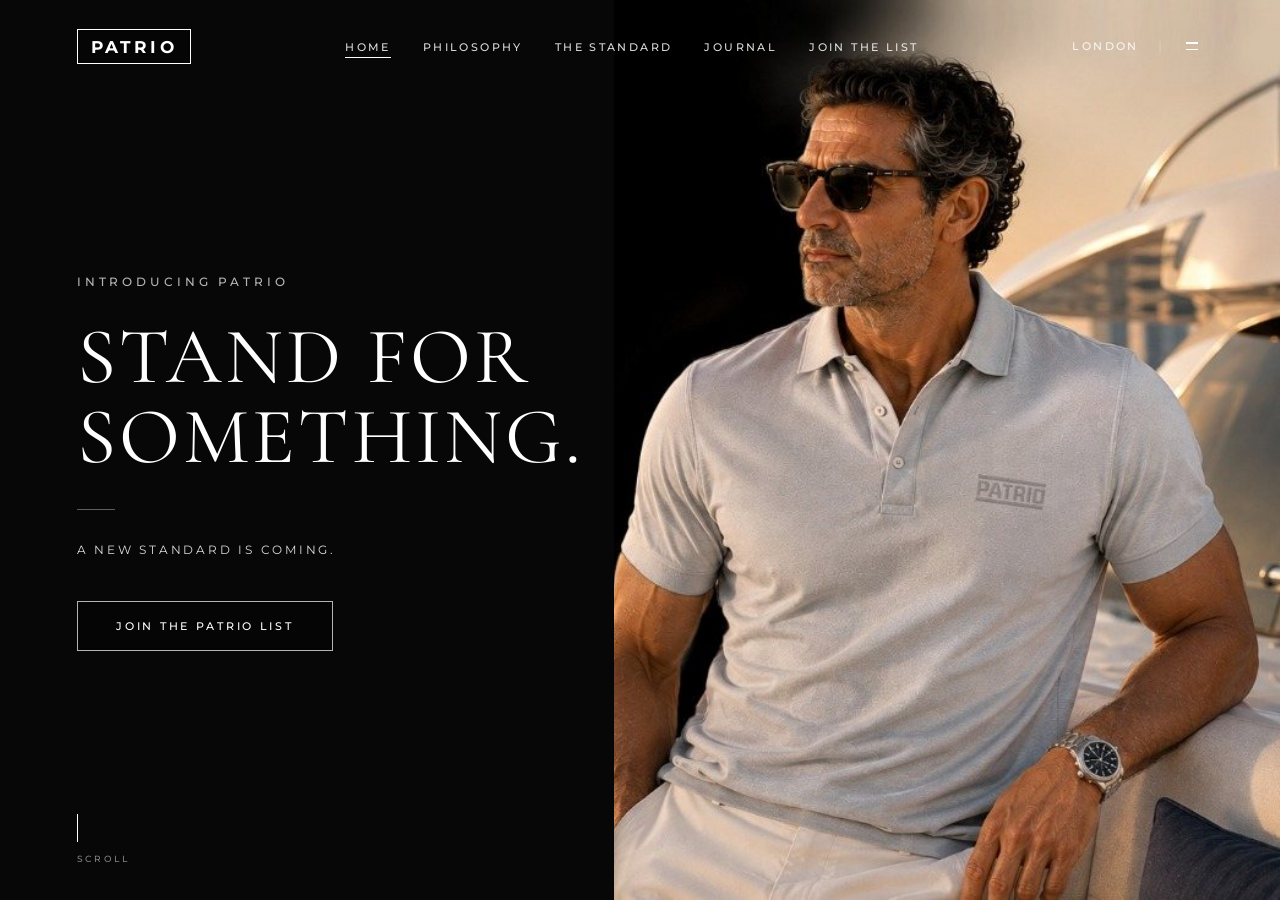
==== index.html @ 4cc7cc2c "Initial PATRIO homepage" ====
<!DOCTYPE html>
<html lang="en">
<head>
  <meta charset="UTF-8">
  <meta name="viewport" content="width=device-width, initial-scale=1.0">
  <meta name="description" content="PATRIO — A New Standard Is Coming. Premium luxury fashion & editorial collection.">
  <title>PATRIO — Stand For Something</title>

  <!-- Preconnect to Google Fonts -->
  <link rel="preconnect" href="https://fonts.googleapis.com">
  <link rel="preconnect" href="https://fonts.gstatic.com" crossorigin>

  <!-- Preload Hero Background Image -->
  <link rel="preload" as="image" href="assets/images/hero.jpg">

  <!-- External Stylesheet -->
  <link rel="stylesheet" href="assets/css/style.css">
</head>
<body>

  <!-- Full-Screen Hero Section (100vh) -->
  <header class="hero" id="home">

    <!-- Right-Side Hero Background Image -->
    <div class="hero-image-container">
      <img src="assets/images/hero.jpg" alt="PATRIO Hero" class="hero-image">
    </div>
    
    <!-- Top Header / Navigation -->
    <nav class="header fade-in-up delay-1">
      <!-- Left: Logo -->
      <a href="#home" class="logo" aria-label="PATRIO Home">
        <div class="logo-badge">PATRIO</div>
      </a>

      <!-- Center/Right Navigation -->
      <ul class="nav-center">
        <li><a href="#home" class="nav-link active">HOME</a></li>
        <li><a href="#philosophy" class="nav-link">PHILOSOPHY</a></li>
        <li><a href="#standard" class="nav-link">THE STANDARD</a></li>
        <li><a href="#journal" class="nav-link">JOURNAL</a></li>
        <li><a href="#join" class="nav-link">JOIN THE LIST</a></li>
      </ul>

      <!-- Right Side: Location & Hamburger Toggle -->
      <div class="header-right">
        <span class="location-tag">LONDON</span>
        <span class="nav-separator">|</span>
        <button class="menu-toggle" id="menuToggle" aria-label="Open menu">
          <span></span>
          <span></span>
        </button>
      </div>
    </nav>

    <!-- Mobile Navigation Drawer -->
    <div class="mobile-nav-overlay" id="mobileNavOverlay" aria-hidden="true">
      <ul class="mobile-nav-links">
        <li><a href="#home">HOME</a></li>
        <li><a href="#philosophy">PHILOSOPHY</a></li>
        <li><a href="#standard">THE STANDARD</a></li>
        <li><a href="#journal">JOURNAL</a></li>
        <li><a href="#join">JOIN THE LIST</a></li>
      </ul>
    </div>

    <!-- Hero Content (Left Side Placement) -->
    <div class="hero-content">
      <span class="eyebrow fade-in-up delay-2">INTRODUCING PATRIO</span>
      
      <h1 class="main-heading fade-in-up delay-3">STAND FOR<br>SOMETHING.</h1>
      
      <div class="divider-line fade-in-up delay-4"></div>
      
      <p class="tagline fade-in-up delay-4">A NEW STANDARD IS COMING.</p>
      
      <a href="#join" class="cta-button fade-in-up delay-5">JOIN THE PATRIO LIST</a>
    </div>

    <!-- Scroll Indicator (Bottom Left) -->
    <div class="scroll-indicator fade-in-up delay-5">
      <div class="scroll-line"></div>
      <span class="scroll-text">SCROLL</span>
    </div>

  </header>

  <!-- Vanilla JavaScript -->
  <script src="assets/js/main.js"></script>
</body>
</html>
---- assets/css/style.css ----
/* ==========================================================================
   PATRIO HOMEPAGE — LUXURY STANDALONE CSS
   Dark Cinematic Editorial Aesthetic
   ========================================================================== */

/* Font Import: Cormorant Garamond (High-contrast Serif) & Montserrat (Clean Sans-serif) */
@import url('https://fonts.googleapis.com/css2?family=Cormorant+Garamond:ital,wght@0,300;0,400;0,500;0,600;1,400&family=Montserrat:wght@300;400;500;600&display=swap');

/* CSS Variables */
:root {
  --font-serif: 'Cormorant Garamond', 'Didot', 'Bodoni MT', 'Cinzel', serif;
  --font-sans: 'Montserrat', -apple-system, BlinkMacSystemFont, 'Segoe UI', Roboto, sans-serif;
  
  --color-bg: #070707;
  --color-text-primary: #ffffff;
  --color-text-muted: rgba(255, 255, 255, 0.65);
  --color-text-subtle: rgba(255, 255, 255, 0.4);
  --color-border: rgba(255, 255, 255, 0.7);
  --color-border-hover: #ffffff;
  
  --transition-smooth: all 0.4s cubic-bezier(0.16, 1, 0.3, 1);
  --transition-fast: all 0.25s ease;
}

/* Reset & Base Styles */
*, *::before, *::after {
  box-sizing: border-box;
  margin: 0;
  padding: 0;
}

html {
  font-size: 16px;
  scroll-behavior: smooth;
  -webkit-font-smoothing: antialiased;
  -moz-osx-font-smoothing: grayscale;
}

body {
  background-color: var(--color-bg);
  color: var(--color-text-primary);
  font-family: var(--font-sans);
  line-height: 1.5;
  overflow-x: hidden;
  width: 100vw;
  height: 100vh;
}

/* ==========================================================================
   HERO CONTAINER SECTION (100vh Full Screen)
   ========================================================================== */
/* ==========================================================================
   HERO CONTAINER SECTION (100vh Full Screen)
   ========================================================================== */
.hero {
  position: relative;
  width: 100%;
  height: 100vh;
  min-height: 500px;
  display: flex;
  flex-direction: column;
  justify-content: space-between;
  background-color: #070707;
  overflow: hidden;
}

/* Right-Side Hero Image Container (50/50 Visual Split) */
.hero-image-container {
  position: absolute;
  top: 0;
  right: 0;
  width: 52%;
  height: 100%;
  z-index: 1;
  overflow: hidden;
}

.hero-image {
  width: 100%;
  height: 100%;
  object-fit: cover;
  object-position: 85% top;
  display: block;
}

/* Seamless Left Blend Layer for Typography Clarity */
.hero::before {
  content: '';
  position: absolute;
  top: 0;
  left: 0;
  width: 55%;
  height: 100%;
  background: linear-gradient(
    90deg, 
    #070707 0%, 
    #070707 65%, 
    rgba(7, 7, 7, 0) 100%
  );
  pointer-events: none;
  z-index: 1;
}

/* ==========================================================================
   HEADER / NAVIGATION
   ========================================================================== */
.header {
  position: absolute;
  top: 0;
  left: 0;
  width: 100%;
  display: flex;
  align-items: center;
  justify-content: space-between;
  padding: 1.8rem 6% 1.2rem 6%;
  z-index: 10;
}

/* Logo Badge */
.logo {
  display: inline-block;
  text-decoration: none;
}

.logo-badge {
  display: inline-block;
  border: 1.5px solid var(--color-text-primary);
  padding: 0.3rem 0.85rem 0.2rem 0.85rem;
  font-family: var(--font-sans);
  font-size: 1.05rem;
  font-weight: 700;
  letter-spacing: 0.18em;
  color: var(--color-text-primary);
  text-transform: uppercase;
  background: rgba(0, 0, 0, 0.2);
  backdrop-filter: blur(2px);
  transition: var(--transition-fast);
}

.logo-badge:hover {
  background: rgba(255, 255, 255, 0.1);
}

/* Main Navigation Links */
.nav-center {
  display: flex;
  align-items: center;
  gap: 2rem;
  list-style: none;
}

.nav-link {
  position: relative;
  text-decoration: none;
  font-family: var(--font-sans);
  font-size: 0.68rem;
  font-weight: 500;
  letter-spacing: 0.22em;
  color: rgba(255, 255, 255, 0.85);
  text-transform: uppercase;
  padding-bottom: 4px;
  transition: var(--transition-fast);
}

.nav-link:hover {
  color: #ffffff;
}

/* Active indicator under HOME */
.nav-link.active::after {
  content: '';
  position: absolute;
  bottom: 0;
  left: 0;
  width: 100%;
  height: 1.5px;
  background-color: var(--color-text-primary);
}

/* Right Navigation Group (London + Hamburger) */
.header-right {
  display: flex;
  align-items: center;
  gap: 1.2rem;
}

.location-tag {
  font-family: var(--font-sans);
  font-size: 0.68rem;
  font-weight: 500;
  letter-spacing: 0.22em;
  color: rgba(255, 255, 255, 0.85);
  text-transform: uppercase;
}

.nav-separator {
  color: rgba(255, 255, 255, 0.35);
  font-weight: 300;
  font-size: 0.85rem;
}

/* Minimal Hamburger Icon */
.menu-toggle {
  background: none;
  border: none;
  cursor: pointer;
  padding: 0.3rem;
  display: flex;
  flex-direction: column;
  gap: 5px;
  width: 22px;
  z-index: 20;
}

.menu-toggle span {
  display: block;
  width: 100%;
  height: 1.5px;
  background-color: var(--color-text-primary);
  transition: var(--transition-smooth);
}

.menu-toggle:hover span {
  opacity: 0.7;
}

/* Active state for mobile menu toggle */
.menu-toggle.is-active span:nth-child(1) {
  transform: translateY(3.25px) rotate(45deg);
}
.menu-toggle.is-active span:nth-child(2) {
  transform: translateY(-3.25px) rotate(-45deg);
}

/* ==========================================================================
   MOBILE NAVIGATION DRAWER
   ========================================================================== */
.mobile-nav-overlay {
  position: fixed;
  top: 0;
  left: 0;
  width: 100%;
  height: 100vh;
  background: rgba(7, 7, 7, 0.96);
  backdrop-filter: blur(15px);
  z-index: 15;
  display: flex;
  flex-direction: column;
  justify-content: center;
  align-items: center;
  opacity: 0;
  visibility: hidden;
  transition: var(--transition-smooth);
}

.mobile-nav-overlay.is-open {
  opacity: 1;
  visibility: visible;
}

.mobile-nav-links {
  list-style: none;
  text-align: center;
  display: flex;
  flex-direction: column;
  gap: 2rem;
}

.mobile-nav-links a {
  text-decoration: none;
  font-family: var(--font-serif);
  font-size: 2rem;
  font-weight: 400;
  letter-spacing: 0.15em;
  color: var(--color-text-primary);
  text-transform: uppercase;
  transition: var(--transition-fast);
}

.mobile-nav-links a:hover {
  color: var(--color-text-muted);
}

/* ==========================================================================
   HERO CONTENT AREA (Left Side Placement)
   ========================================================================== */
.hero-content {
  position: relative;
  z-index: 2;
  margin-left: 6%;
  margin-top: auto;
  margin-bottom: auto;
  padding-top: 1.5rem;
  max-width: clamp(520px, 44vw, 840px);
}

.eyebrow {
  font-family: var(--font-sans);
  font-size: clamp(0.72rem, 0.95vw, 1.05rem);
  font-weight: 500;
  letter-spacing: 0.32em;
  color: rgba(255, 255, 255, 0.7);
  text-transform: uppercase;
  margin-bottom: 1.6rem;
  display: block;
}

.main-heading {
  font-family: var(--font-serif);
  font-size: clamp(4.2rem, 6.2vw, 7.6rem);
  font-weight: 400;
  line-height: 1.01;
  letter-spacing: 0.04em;
  color: var(--color-text-primary);
  text-transform: uppercase;
  margin-bottom: 2rem;
}

.divider-line {
  width: 38px;
  height: 1px;
  background-color: rgba(255, 255, 255, 0.35);
  margin-bottom: 2rem;
}

.tagline {
  font-family: var(--font-sans);
  font-size: clamp(0.72rem, 0.88vw, 0.92rem);
  font-weight: 400;
  letter-spacing: 0.24em;
  color: rgba(255, 255, 255, 0.85);
  text-transform: uppercase;
  margin-bottom: 2.6rem;
}

/* CTA Button */
.cta-button {
  display: inline-block;
  text-decoration: none;
  font-family: var(--font-sans);
  font-size: clamp(0.68rem, 0.8vw, 0.8rem);
  font-weight: 500;
  letter-spacing: 0.25em;
  color: var(--color-text-primary);
  text-transform: uppercase;
  padding: 1rem 2.4rem;
  border: 1px solid var(--color-border);
  background: rgba(0, 0, 0, 0.25);
  backdrop-filter: blur(4px);
  transition: var(--transition-smooth);
}

.cta-button:hover {
  background: rgba(255, 255, 255, 0.95);
  color: #070707;
  border-color: #ffffff;
  transform: translateY(-2px);
}

/* ==========================================================================
   SCROLL INDICATOR (Bottom-Left)
   ========================================================================== */
.scroll-indicator {
  position: absolute;
  bottom: 2.2rem;
  left: 6%;
  z-index: 2;
  display: flex;
  flex-direction: column;
  align-items: flex-start;
  gap: 0.6rem;
}

.scroll-line {
  width: 1px;
  height: 28px;
  background-color: rgba(255, 255, 255, 0.4);
  position: relative;
  overflow: hidden;
}

.scroll-line::after {
  content: '';
  position: absolute;
  top: 0;
  left: 0;
  width: 100%;
  height: 100%;
  background-color: #ffffff;
  animation: scrollPulse 2.2s cubic-bezier(0.65, 0, 0.35, 1) infinite;
}

@keyframes scrollPulse {
  0% { transform: translateY(-100%); }
  50%, 100% { transform: translateY(100%); }
}

.scroll-text {
  font-family: var(--font-sans);
  font-size: 0.55rem;
  font-weight: 500;
  letter-spacing: 0.3em;
  color: rgba(255, 255, 255, 0.5);
  text-transform: uppercase;
}

/* ==========================================================================
   ENTRANCE ANIMATIONS & ACCESSIBILITY
   ========================================================================== */
.fade-in-up {
  opacity: 0;
  transform: translateY(18px);
  animation: fadeInUp 1.1s cubic-bezier(0.16, 1, 0.3, 1) forwards;
}

.delay-1 { animation-delay: 0.15s; }
.delay-2 { animation-delay: 0.3s; }
.delay-3 { animation-delay: 0.45s; }
.delay-4 { animation-delay: 0.6s; }
.delay-5 { animation-delay: 0.75s; }

@keyframes fadeInUp {
  to {
    opacity: 1;
    transform: translateY(0);
  }
}

/* Respect user preference for reduced motion */
@media (prefers-reduced-motion: reduce) {
  .fade-in-up {
    animation: none;
    opacity: 1;
    transform: none;
  }
  .scroll-line::after {
    animation: none;
  }
}

/* ==========================================================================
   RESPONSIVE MEDIA QUERIES
   ========================================================================== */

/* Large Desktop (1440px+) */
@media (min-width: 1440px) {
  .hero-content {
    margin-left: 6%;
    max-width: clamp(520px, 42vw, 700px);
  }
  .scroll-indicator {
    left: 6%;
  }
}

/* Medium Desktop / Laptops */
@media (max-width: 1200px) {
  .nav-center {
    gap: 1.5rem;
  }
  .hero-content {
    margin-left: 6%;
    max-width: clamp(440px, 44vw, 560px);
  }
}

/* Small Laptops / Tablets */
@media (max-width: 768px) {
  .header {
    padding: 1.4rem 5%;
  }
  .nav-center {
    display: none; /* Hide main links on mobile/small tablet */
  }
  .location-tag {
    display: inline-block;
  }
  .hero-image-container {
    width: 60%;
  }
  .hero-content {
    margin-left: 6%;
    max-width: 420px;
  }
  .main-heading {
    font-size: clamp(2.6rem, 5.5vw, 3.4rem);
  }
  .scroll-indicator {
    left: 6%;
    bottom: 2rem;
  }
}

/* Mobile Devices */
@media (max-width: 640px) {
  .hero-image-container {
    width: 100%;
  }

  .hero-image {
    object-position: 80% center;
  }

  .hero::before {
    width: 100%;
    background: linear-gradient(
      180deg, 
      rgba(7, 7, 7, 0.65) 0%, 
      rgba(7, 7, 7, 0.4) 40%, 
      rgba(7, 7, 7, 0.85) 100%
    );
  }

  .header {
    padding: 1.2rem 6%;
  }

  .logo-badge {
    font-size: 0.95rem;
    padding: 0.28rem 0.7rem 0.2rem 0.7rem;
  }

  .location-tag {
    font-size: 0.6rem;
  }

  .hero-content {
    margin-left: 6%;
    margin-right: 6%;
    max-width: 100%;
    padding-bottom: 4rem;
  }

  .eyebrow {
    font-size: 0.6rem;
    letter-spacing: 0.22em;
    margin-bottom: 0.8rem;
  }

  .main-heading {
    font-size: 2.2rem;
    line-height: 1.1;
    margin-bottom: 1rem;
  }

  .divider-line {
    margin-bottom: 1rem;
  }

  .tagline {
    font-size: 0.62rem;
    letter-spacing: 0.18em;
    margin-bottom: 1.8rem;
  }

  .cta-button {
    width: 100%;
    text-align: center;
    padding: 0.9rem 1.5rem;
  }

  .scroll-indicator {
    left: 6%;
    bottom: 1.8rem;
  }
}
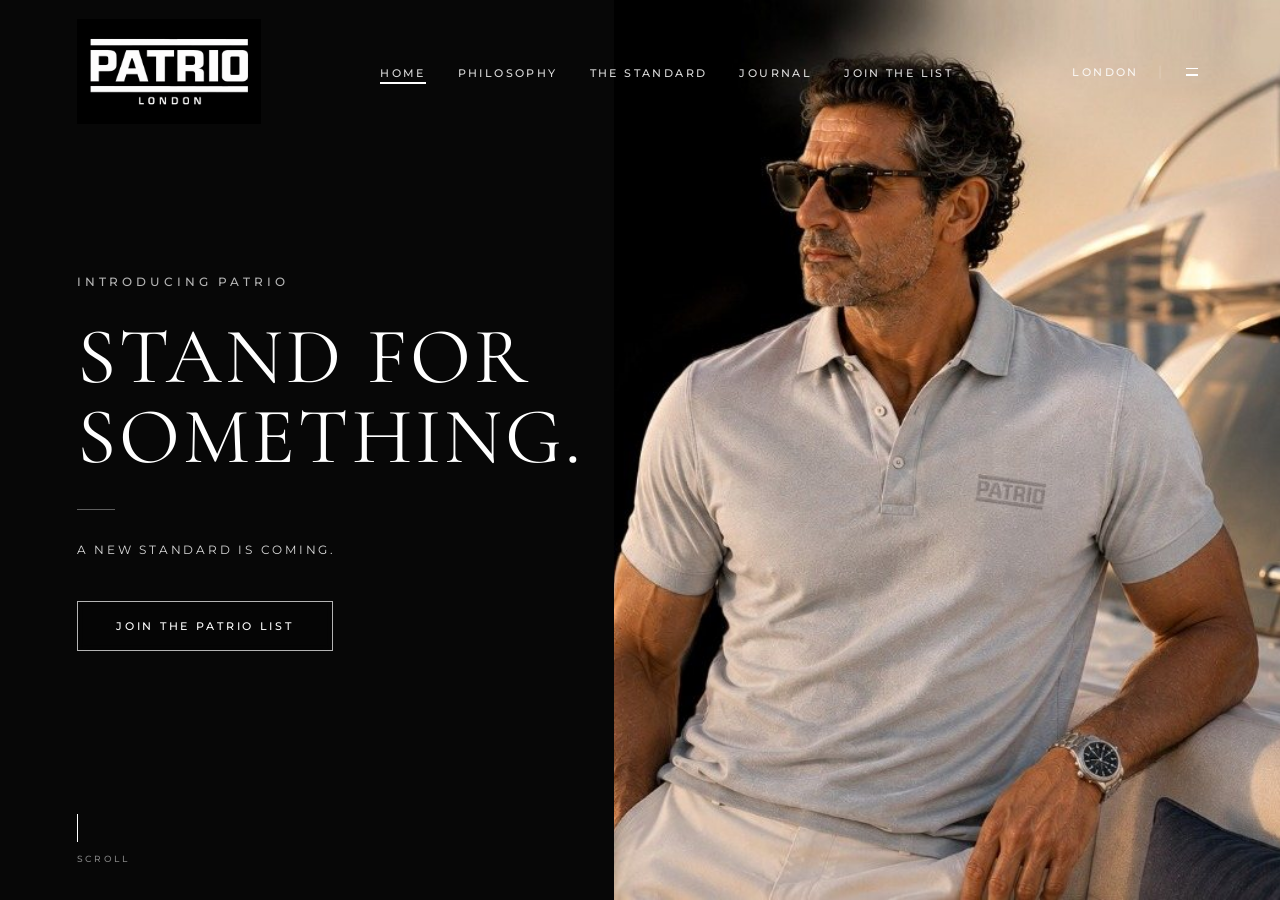
==== commit f5838655: "Update Patrio logo and styling" ====
--- a/index.html
+++ b/index.html
@@ -30,7 +30,7 @@
     <nav class="header fade-in-up delay-1">
       <!-- Left: Logo -->
       <a href="#home" class="logo" aria-label="PATRIO Home">
-        <div class="logo-badge">PATRIO</div>
+        <img src="assets/images/patrio-logo.png" alt="PATRIO" class="logo-image">
       </a>
 
       <!-- Center/Right Navigation -->
--- a/assets/css/style.css
+++ b/assets/css/style.css
@@ -112,33 +112,28 @@
   display: flex;
   align-items: center;
   justify-content: space-between;
-  padding: 1.8rem 6% 1.2rem 6%;
+  padding: 1.2rem 6% 1.2rem 6%;
   z-index: 10;
 }
 
-/* Logo Badge */
+/* Logo */
 .logo {
-  display: inline-block;
+  display: inline-flex;
+  align-items: center;
   text-decoration: none;
-}
-
-.logo-badge {
-  display: inline-block;
-  border: 1.5px solid var(--color-text-primary);
-  padding: 0.3rem 0.85rem 0.2rem 0.85rem;
-  font-family: var(--font-sans);
-  font-size: 1.05rem;
-  font-weight: 700;
-  letter-spacing: 0.18em;
-  color: var(--color-text-primary);
-  text-transform: uppercase;
-  background: rgba(0, 0, 0, 0.2);
-  backdrop-filter: blur(2px);
   transition: var(--transition-fast);
 }
 
-.logo-badge:hover {
-  background: rgba(255, 255, 255, 0.1);
+.logo-image {
+  height: 105px;
+  width: auto;
+  display: block;
+  object-fit: contain;
+  transition: var(--transition-fast);
+}
+
+.logo:hover .logo-image {
+  opacity: 0.85;
 }
 
 /* Main Navigation Links */
@@ -467,7 +462,10 @@
 /* Small Laptops / Tablets */
 @media (max-width: 768px) {
   .header {
-    padding: 1.4rem 5%;
+    padding: 1.2rem 5%;
+  }
+  .logo-image {
+    height: 87px;
   }
   .nav-center {
     display: none; /* Hide main links on mobile/small tablet */
@@ -512,12 +510,11 @@
   }
 
   .header {
-    padding: 1.2rem 6%;
-  }
-
-  .logo-badge {
-    font-size: 0.95rem;
-    padding: 0.28rem 0.7rem 0.2rem 0.7rem;
+    padding: 1rem 6%;
+  }
+
+  .logo-image {
+    height: 72px;
   }
 
   .location-tag {
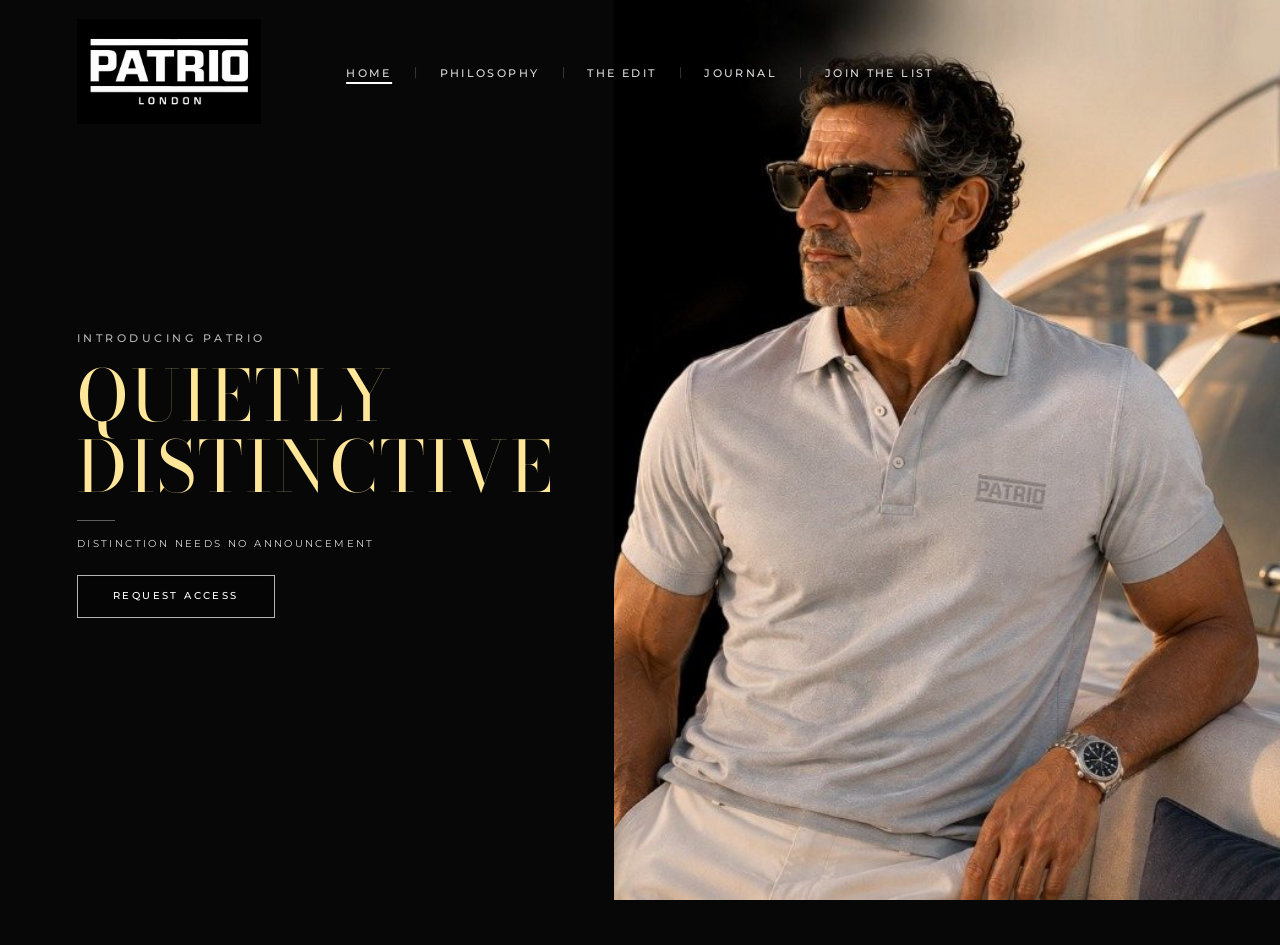
==== commit 66dae71a: "Improved home page and added philosophy page" ====
--- a/index.html
+++ b/index.html
@@ -6,9 +6,10 @@
   <meta name="description" content="PATRIO — A New Standard Is Coming. Premium luxury fashion & editorial collection.">
   <title>PATRIO — Stand For Something</title>
 
-  <!-- Preconnect to Google Fonts -->
+  <!-- Google Fonts: Bodoni Moda & Montserrat -->
   <link rel="preconnect" href="https://fonts.googleapis.com">
   <link rel="preconnect" href="https://fonts.gstatic.com" crossorigin>
+  <link href="https://fonts.googleapis.com/css2?family=Bodoni+Moda:ital,opsz,wght@0,6..96,400..900;1,6..96,400..900&family=Montserrat:wght@300;400;500;600&display=swap" rel="stylesheet">
 
   <!-- Preload Hero Background Image -->
   <link rel="preload" as="image" href="assets/images/hero.jpg">
@@ -36,54 +37,70 @@
       <!-- Center/Right Navigation -->
       <ul class="nav-center">
         <li><a href="#home" class="nav-link active">HOME</a></li>
-        <li><a href="#philosophy" class="nav-link">PHILOSOPHY</a></li>
-        <li><a href="#standard" class="nav-link">THE STANDARD</a></li>
+        <li class="nav-separator">|</li>
+        <li><a href="philosophy.html" class="nav-link">PHILOSOPHY</a></li>
+        <li class="nav-separator">|</li>
+        <li><a href="#edit" class="nav-link">THE EDIT</a></li>
+        <li class="nav-separator">|</li>
         <li><a href="#journal" class="nav-link">JOURNAL</a></li>
+        <li class="nav-separator">|</li>
         <li><a href="#join" class="nav-link">JOIN THE LIST</a></li>
       </ul>
-
-      <!-- Right Side: Location & Hamburger Toggle -->
-      <div class="header-right">
-        <span class="location-tag">LONDON</span>
-        <span class="nav-separator">|</span>
-        <button class="menu-toggle" id="menuToggle" aria-label="Open menu">
-          <span></span>
-          <span></span>
-        </button>
-      </div>
     </nav>
-
-    <!-- Mobile Navigation Drawer -->
-    <div class="mobile-nav-overlay" id="mobileNavOverlay" aria-hidden="true">
-      <ul class="mobile-nav-links">
-        <li><a href="#home">HOME</a></li>
-        <li><a href="#philosophy">PHILOSOPHY</a></li>
-        <li><a href="#standard">THE STANDARD</a></li>
-        <li><a href="#journal">JOURNAL</a></li>
-        <li><a href="#join">JOIN THE LIST</a></li>
-      </ul>
-    </div>
 
     <!-- Hero Content (Left Side Placement) -->
     <div class="hero-content">
       <span class="eyebrow fade-in-up delay-2">INTRODUCING PATRIO</span>
       
-      <h1 class="main-heading fade-in-up delay-3">STAND FOR<br>SOMETHING.</h1>
+      <h1 class="main-heading fade-in-up delay-3">QUIETLY<br>DISTINCTIVE</h1>
       
       <div class="divider-line fade-in-up delay-4"></div>
       
-      <p class="tagline fade-in-up delay-4">A NEW STANDARD IS COMING.</p>
+      <p class="tagline fade-in-up delay-4">DISTINCTION NEEDS NO ANNOUNCEMENT</p>
       
-      <a href="#join" class="cta-button fade-in-up delay-5">JOIN THE PATRIO LIST</a>
-    </div>
-
-    <!-- Scroll Indicator (Bottom Left) -->
-    <div class="scroll-indicator fade-in-up delay-5">
-      <div class="scroll-line"></div>
-      <span class="scroll-text">SCROLL</span>
+      <a href="#join" class="cta-button fade-in-up delay-5">REQUEST ACCESS</a>
     </div>
 
   </header>
+
+  <!-- Global Footer — Single consistent bar across all pages -->
+  <footer class="footer">
+    <div class="footer-container">
+      <!-- Left: Copyright -->
+      <p class="footer-copy">&copy; 2026 Patrio &mdash; All Rights Reserved</p>
+
+      <!-- Right: Social Icons -->
+      <div class="footer-socials">
+        <!-- Instagram -->
+        <a href="#" class="footer-social-link" aria-label="Instagram">
+          <svg xmlns="http://www.w3.org/2000/svg" viewBox="0 0 24 24" fill="none" stroke="currentColor" stroke-width="1.5" stroke-linecap="round" stroke-linejoin="round" class="footer-icon">
+            <rect x="2" y="2" width="20" height="20" rx="5" ry="5"/>
+            <circle cx="12" cy="12" r="4"/>
+            <circle cx="17.5" cy="6.5" r="0.8" fill="currentColor" stroke="none"/>
+          </svg>
+        </a>
+        <!-- X (Twitter) -->
+        <a href="#" class="footer-social-link" aria-label="X">
+          <svg xmlns="http://www.w3.org/2000/svg" viewBox="0 0 24 24" fill="currentColor" class="footer-icon">
+            <path d="M18.244 2.25h3.308l-7.227 8.26 8.502 11.24H16.17l-4.714-6.231-5.401 6.231H2.745l7.73-8.835L2.25 2.25h6.865l4.259 5.635L18.244 2.25zm-1.161 17.52h1.833L7.084 4.126H5.117L17.083 19.77z"/>
+          </svg>
+        </a>
+        <!-- YouTube -->
+        <a href="#" class="footer-social-link" aria-label="YouTube">
+          <svg xmlns="http://www.w3.org/2000/svg" viewBox="0 0 24 24" fill="none" stroke="currentColor" stroke-width="1.5" stroke-linecap="round" stroke-linejoin="round" class="footer-icon">
+            <path d="M22.54 6.42a2.78 2.78 0 0 0-1.95-1.96C18.88 4 12 4 12 4s-6.88 0-8.59.46A2.78 2.78 0 0 0 1.46 6.42 29 29 0 0 0 1 12a29 29 0 0 0 .46 5.58 2.78 2.78 0 0 0 1.95 1.96C5.12 20 12 20 12 20s6.88 0 8.59-.46a2.78 2.78 0 0 0 1.96-1.96A29 29 0 0 0 23 12a29 29 0 0 0-.46-5.58z"/>
+            <polygon points="9.75 15.02 15.5 12 9.75 8.98 9.75 15.02" fill="currentColor" stroke="none"/>
+          </svg>
+        </a>
+        <!-- WhatsApp -->
+        <a href="#" class="footer-social-link" aria-label="WhatsApp">
+          <svg xmlns="http://www.w3.org/2000/svg" viewBox="0 0 24 24" fill="none" stroke="currentColor" stroke-width="1.5" stroke-linecap="round" stroke-linejoin="round" class="footer-icon">
+            <path d="M21 11.5a8.38 8.38 0 0 1-.9 3.8 8.5 8.5 0 0 1-7.6 4.7 8.38 8.38 0 0 1-3.8-.9L3 21l1.9-5.7a8.38 8.38 0 0 1-.9-3.8 8.5 8.5 0 0 1 4.7-7.6 8.38 8.38 0 0 1 3.8-.9h.5a8.48 8.48 0 0 1 8 8v.5z"/>
+          </svg>
+        </a>
+      </div>
+    </div>
+  </footer>
 
   <!-- Vanilla JavaScript -->
   <script src="assets/js/main.js"></script>
--- a/assets/css/style.css
+++ b/assets/css/style.css
@@ -3,12 +3,12 @@
    Dark Cinematic Editorial Aesthetic
    ========================================================================== */
 
-/* Font Import: Cormorant Garamond (High-contrast Serif) & Montserrat (Clean Sans-serif) */
-@import url('https://fonts.googleapis.com/css2?family=Cormorant+Garamond:ital,wght@0,300;0,400;0,500;0,600;1,400&family=Montserrat:wght@300;400;500;600&display=swap');
+/* Font Import: Bodoni Moda (Luxury Didone Serif) & Montserrat (Clean Sans-serif) */
+@import url('https://fonts.googleapis.com/css2?family=Bodoni+Moda:ital,opsz,wght@0,6..96,400..900;1,6..96,400..900&family=Montserrat:wght@300;400;500;600&display=swap');
 
 /* CSS Variables */
 :root {
-  --font-serif: 'Cormorant Garamond', 'Didot', 'Bodoni MT', 'Cinzel', serif;
+  --font-serif: 'Bodoni Moda', 'Didot', 'Bodoni MT', 'Cinzel', serif;
   --font-sans: 'Montserrat', -apple-system, BlinkMacSystemFont, 'Segoe UI', Roboto, sans-serif;
   
   --color-bg: #070707;
@@ -17,6 +17,8 @@
   --color-text-subtle: rgba(255, 255, 255, 0.4);
   --color-border: rgba(255, 255, 255, 0.7);
   --color-border-hover: #ffffff;
+  --color-gold: #FFE699;
+  --color-gold-subtle: #FFE699;
   
   --transition-smooth: all 0.4s cubic-bezier(0.16, 1, 0.3, 1);
   --transition-fast: all 0.25s ease;
@@ -31,9 +33,10 @@
 
 html {
   font-size: 16px;
-  scroll-behavior: smooth;
   -webkit-font-smoothing: antialiased;
   -moz-osx-font-smoothing: grayscale;
+  overflow: hidden;
+  height: 100%;
 }
 
 body {
@@ -41,25 +44,22 @@
   color: var(--color-text-primary);
   font-family: var(--font-sans);
   line-height: 1.5;
-  overflow-x: hidden;
-  width: 100vw;
-  height: 100vh;
-}
-
-/* ==========================================================================
-   HERO CONTAINER SECTION (100vh Full Screen)
-   ========================================================================== */
-/* ==========================================================================
-   HERO CONTAINER SECTION (100vh Full Screen)
+  overflow: hidden;
+  width: 100%;
+  height: 100%;
+  margin: 0;
+  padding: 0;
+}
+
+/* ==========================================================================
+   HERO CONTAINER — SINGLE SCREEN (100vh, no scroll)
    ========================================================================== */
 .hero {
   position: relative;
   width: 100%;
-  height: 100vh;
-  min-height: 500px;
+  height: 100%;          /* fills body which is 100% of html which is 100% of viewport */
   display: flex;
   flex-direction: column;
-  justify-content: space-between;
   background-color: #070707;
   overflow: hidden;
 }
@@ -138,9 +138,12 @@
 
 /* Main Navigation Links */
 .nav-center {
+  position: absolute;
+  left: 50%;
+  transform: translateX(-50%);
   display: flex;
   align-items: center;
-  gap: 2rem;
+  gap: 1.4rem;
   list-style: none;
 }
 
@@ -172,160 +175,68 @@
   background-color: var(--color-text-primary);
 }
 
-/* Right Navigation Group (London + Hamburger) */
-.header-right {
-  display: flex;
-  align-items: center;
-  gap: 1.2rem;
-}
-
-.location-tag {
-  font-family: var(--font-sans);
-  font-size: 0.68rem;
-  font-weight: 500;
-  letter-spacing: 0.22em;
-  color: rgba(255, 255, 255, 0.85);
-  text-transform: uppercase;
-}
-
 .nav-separator {
   color: rgba(255, 255, 255, 0.35);
   font-weight: 300;
-  font-size: 0.85rem;
-}
-
-/* Minimal Hamburger Icon */
-.menu-toggle {
-  background: none;
-  border: none;
-  cursor: pointer;
-  padding: 0.3rem;
-  display: flex;
-  flex-direction: column;
-  gap: 5px;
-  width: 22px;
-  z-index: 20;
-}
-
-.menu-toggle span {
-  display: block;
-  width: 100%;
-  height: 1.5px;
-  background-color: var(--color-text-primary);
-  transition: var(--transition-smooth);
-}
-
-.menu-toggle:hover span {
-  opacity: 0.7;
-}
-
-/* Active state for mobile menu toggle */
-.menu-toggle.is-active span:nth-child(1) {
-  transform: translateY(3.25px) rotate(45deg);
-}
-.menu-toggle.is-active span:nth-child(2) {
-  transform: translateY(-3.25px) rotate(-45deg);
-}
-
-/* ==========================================================================
-   MOBILE NAVIGATION DRAWER
-   ========================================================================== */
-.mobile-nav-overlay {
-  position: fixed;
-  top: 0;
-  left: 0;
-  width: 100%;
-  height: 100vh;
-  background: rgba(7, 7, 7, 0.96);
-  backdrop-filter: blur(15px);
-  z-index: 15;
+  font-size: 0.75rem;
+  user-select: none;
+}
+
+
+/* ==========================================================================
+   HERO CONTENT AREA (Left Side Placement)
+   ========================================================================== */
+.hero-content {
+  position: relative;
+  z-index: 2;
+  flex: 1;                  /* grows to fill space between nav and footer */
   display: flex;
   flex-direction: column;
   justify-content: center;
-  align-items: center;
-  opacity: 0;
-  visibility: hidden;
-  transition: var(--transition-smooth);
-}
-
-.mobile-nav-overlay.is-open {
-  opacity: 1;
-  visibility: visible;
-}
-
-.mobile-nav-links {
-  list-style: none;
-  text-align: center;
-  display: flex;
-  flex-direction: column;
-  gap: 2rem;
-}
-
-.mobile-nav-links a {
-  text-decoration: none;
-  font-family: var(--font-serif);
-  font-size: 2rem;
-  font-weight: 400;
-  letter-spacing: 0.15em;
-  color: var(--color-text-primary);
-  text-transform: uppercase;
-  transition: var(--transition-fast);
-}
-
-.mobile-nav-links a:hover {
-  color: var(--color-text-muted);
-}
-
-/* ==========================================================================
-   HERO CONTENT AREA (Left Side Placement)
-   ========================================================================== */
-.hero-content {
-  position: relative;
-  z-index: 2;
   margin-left: 6%;
-  margin-top: auto;
-  margin-bottom: auto;
-  padding-top: 1.5rem;
-  max-width: clamp(520px, 44vw, 840px);
+  padding-top: 4rem;        /* clear of the absolute nav bar */
+  padding-bottom: 1rem;
+  max-width: clamp(400px, 44vw, 700px);
 }
 
 .eyebrow {
   font-family: var(--font-sans);
-  font-size: clamp(0.72rem, 0.95vw, 1.05rem);
+  font-size: clamp(0.6rem, 0.85vw, 0.88rem);
   font-weight: 500;
   letter-spacing: 0.32em;
   color: rgba(255, 255, 255, 0.7);
   text-transform: uppercase;
-  margin-bottom: 1.6rem;
+  margin-bottom: clamp(0.8rem, 1.5vh, 1.4rem);
   display: block;
 }
 
 .main-heading {
-  font-family: var(--font-serif);
-  font-size: clamp(4.2rem, 6.2vw, 7.6rem);
+  font-family: 'Bodoni Moda', var(--font-serif);
+  font-optical-sizing: auto;
+  font-size: clamp(3rem, 5.5vw, 7rem);
   font-weight: 400;
   line-height: 1.01;
   letter-spacing: 0.04em;
-  color: var(--color-text-primary);
+  color: #FFE699;
   text-transform: uppercase;
-  margin-bottom: 2rem;
+  margin-bottom: clamp(1rem, 2vh, 1.8rem);
 }
 
 .divider-line {
   width: 38px;
   height: 1px;
   background-color: rgba(255, 255, 255, 0.35);
-  margin-bottom: 2rem;
+  margin-bottom: clamp(0.8rem, 1.8vh, 1.8rem);
 }
 
 .tagline {
   font-family: var(--font-sans);
-  font-size: clamp(0.72rem, 0.88vw, 0.92rem);
+  font-size: clamp(0.6rem, 0.78vw, 0.82rem);
   font-weight: 400;
   letter-spacing: 0.24em;
   color: rgba(255, 255, 255, 0.85);
   text-transform: uppercase;
-  margin-bottom: 2.6rem;
+  margin-bottom: clamp(1.2rem, 2.5vh, 2.4rem);
 }
 
 /* CTA Button */
@@ -333,16 +244,17 @@
   display: inline-block;
   text-decoration: none;
   font-family: var(--font-sans);
-  font-size: clamp(0.68rem, 0.8vw, 0.8rem);
+  font-size: clamp(0.6rem, 0.75vw, 0.78rem);
   font-weight: 500;
   letter-spacing: 0.25em;
   color: var(--color-text-primary);
   text-transform: uppercase;
-  padding: 1rem 2.4rem;
+  padding: 0.85rem 2.2rem;
   border: 1px solid var(--color-border);
   background: rgba(0, 0, 0, 0.25);
   backdrop-filter: blur(4px);
   transition: var(--transition-smooth);
+  align-self: flex-start;
 }
 
 .cta-button:hover {
@@ -353,50 +265,65 @@
 }
 
 /* ==========================================================================
-   SCROLL INDICATOR (Bottom-Left)
-   ========================================================================== */
-.scroll-indicator {
-  position: absolute;
-  bottom: 2.2rem;
-  left: 6%;
-  z-index: 2;
+   BOTTOM STRIP / FOOTER — single canonical bar, shared across all pages
+   ========================================================================== */
+.footer {
+  position: relative;
+  z-index: 10;
+  width: 100%;
+  background-color: #050505;
+  border-top: 1px solid rgba(255, 255, 255, 0.08);
+  flex-shrink: 0;
+}
+
+.footer-container {
   display: flex;
-  flex-direction: column;
-  align-items: flex-start;
-  gap: 0.6rem;
-}
-
-.scroll-line {
-  width: 1px;
-  height: 28px;
-  background-color: rgba(255, 255, 255, 0.4);
-  position: relative;
-  overflow: hidden;
-}
-
-.scroll-line::after {
-  content: '';
-  position: absolute;
-  top: 0;
-  left: 0;
-  width: 100%;
-  height: 100%;
-  background-color: #ffffff;
-  animation: scrollPulse 2.2s cubic-bezier(0.65, 0, 0.35, 1) infinite;
-}
-
-@keyframes scrollPulse {
-  0% { transform: translateY(-100%); }
-  50%, 100% { transform: translateY(100%); }
-}
-
-.scroll-text {
-  font-family: var(--font-sans);
-  font-size: 0.55rem;
-  font-weight: 500;
-  letter-spacing: 0.3em;
-  color: rgba(255, 255, 255, 0.5);
-  text-transform: uppercase;
+  align-items: center;
+  justify-content: space-between;
+  padding: 0.9rem 6%;
+  width: 100%;
+  max-width: 1500px;
+  margin: 0 auto;
+}
+
+/* Copyright — left side */
+.footer-copy {
+  font-family: 'Montserrat', -apple-system, BlinkMacSystemFont, sans-serif;
+  font-size: 0.62rem;
+  font-weight: 400;
+  letter-spacing: 0.14em;
+  color: rgba(255, 255, 255, 0.4);
+  text-transform: none;
+  margin: 0;
+}
+
+/* Social icons — right side */
+.footer-socials {
+  display: flex;
+  align-items: center;
+  gap: 1.4rem;
+}
+
+/* Individual icon links */
+.footer-social-link {
+  display: inline-flex;
+  align-items: center;
+  justify-content: center;
+  color: rgba(255, 255, 255, 0.4);
+  text-decoration: none;
+  transition: color 0.22s ease;
+  line-height: 1;
+}
+
+.footer-social-link:hover {
+  color: rgba(255, 255, 255, 0.9);
+}
+
+/* Icon sizing */
+.footer-icon {
+  width: 15px;
+  height: 15px;
+  display: block;
 }
 
 /* ==========================================================================
@@ -434,58 +361,74 @@
 }
 
 /* ==========================================================================
-   RESPONSIVE MEDIA QUERIES
+   RESPONSIVE — Single-screen at every breakpoint
    ========================================================================== */
 
 /* Large Desktop (1440px+) */
 @media (min-width: 1440px) {
   .hero-content {
-    margin-left: 6%;
-    max-width: clamp(520px, 42vw, 700px);
-  }
-  .scroll-indicator {
-    left: 6%;
+    max-width: clamp(520px, 42vw, 720px);
   }
 }
 
 /* Medium Desktop / Laptops */
 @media (max-width: 1200px) {
   .nav-center {
-    gap: 1.5rem;
+    gap: 1rem;
   }
   .hero-content {
-    margin-left: 6%;
-    max-width: clamp(440px, 44vw, 560px);
-  }
-}
-
-/* Small Laptops / Tablets */
+    max-width: clamp(380px, 44vw, 560px);
+  }
+}
+
+/* Small Laptops / Large Tablets (landscape) */
+@media (max-width: 900px) {
+  .logo-image {
+    height: 80px;
+  }
+  .nav-center {
+    gap: 0.8rem;
+  }
+  .nav-link {
+    font-size: 0.6rem;
+    letter-spacing: 0.16em;
+  }
+  .hero-content {
+    max-width: clamp(320px, 55vw, 480px);
+    padding-top: 3.5rem;
+  }
+  .footer-container {
+    padding: 0.7rem 5%;
+  }
+}
+
+/* Tablets portrait */
 @media (max-width: 768px) {
   .header {
-    padding: 1.2rem 5%;
+    padding: 1rem 5%;
   }
   .logo-image {
-    height: 87px;
+    height: 68px;
   }
   .nav-center {
-    display: none; /* Hide main links on mobile/small tablet */
-  }
-  .location-tag {
-    display: inline-block;
+    gap: 0.65rem;
+  }
+  .nav-link {
+    font-size: 0.55rem;
+    letter-spacing: 0.14em;
+  }
+  .nav-separator {
+    font-size: 0.6rem;
   }
   .hero-image-container {
-    width: 60%;
+    width: 55%;
   }
   .hero-content {
-    margin-left: 6%;
-    max-width: 420px;
-  }
-  .main-heading {
-    font-size: clamp(2.6rem, 5.5vw, 3.4rem);
-  }
-  .scroll-indicator {
-    left: 6%;
-    bottom: 2rem;
+    max-width: clamp(280px, 50vw, 420px);
+    padding-top: 3rem;
+  }
+  .footer-container {
+    padding: 0.65rem 5%;
   }
 }
 
@@ -502,62 +445,63 @@
   .hero::before {
     width: 100%;
     background: linear-gradient(
-      180deg, 
-      rgba(7, 7, 7, 0.65) 0%, 
-      rgba(7, 7, 7, 0.4) 40%, 
-      rgba(7, 7, 7, 0.85) 100%
+      180deg,
+      rgba(7, 7, 7, 0.72) 0%,
+      rgba(7, 7, 7, 0.45) 40%,
+      rgba(7, 7, 7, 0.88) 100%
     );
   }
 
   .header {
-    padding: 1rem 6%;
+    padding: 0.85rem 5%;
   }
 
   .logo-image {
-    height: 72px;
-  }
-
-  .location-tag {
-    font-size: 0.6rem;
+    height: 54px;
+  }
+
+  .nav-center {
+    gap: 0.5rem;
+  }
+
+  .nav-link {
+    font-size: 0.5rem;
+    letter-spacing: 0.12em;
+  }
+
+  .nav-separator {
+    font-size: 0.5rem;
   }
 
   .hero-content {
-    margin-left: 6%;
-    margin-right: 6%;
+    margin-left: 5%;
+    margin-right: 5%;
     max-width: 100%;
-    padding-bottom: 4rem;
-  }
-
-  .eyebrow {
-    font-size: 0.6rem;
-    letter-spacing: 0.22em;
-    margin-bottom: 0.8rem;
+    padding-top: 3rem;
+    padding-bottom: 0.5rem;
   }
 
   .main-heading {
-    font-size: 2.2rem;
-    line-height: 1.1;
-    margin-bottom: 1rem;
-  }
-
-  .divider-line {
-    margin-bottom: 1rem;
-  }
-
-  .tagline {
-    font-size: 0.62rem;
-    letter-spacing: 0.18em;
-    margin-bottom: 1.8rem;
-  }
-
-  .cta-button {
-    width: 100%;
-    text-align: center;
-    padding: 0.9rem 1.5rem;
-  }
-
-  .scroll-indicator {
-    left: 6%;
-    bottom: 1.8rem;
-  }
-}
+    font-size: clamp(2rem, 10vw, 3rem);
+  }
+
+  .footer-container {
+    padding: 0.6rem 5%;
+    flex-direction: row;  /* keep left/right even on mobile */
+  }
+
+  .footer-copy {
+    font-size: 0.48rem;
+    letter-spacing: 0.1em;
+  }
+
+  .footer-socials {
+    gap: 0.8rem;
+  }
+
+  .footer-icon {
+    width: 12px;
+    height: 12px;
+  }
+}
+
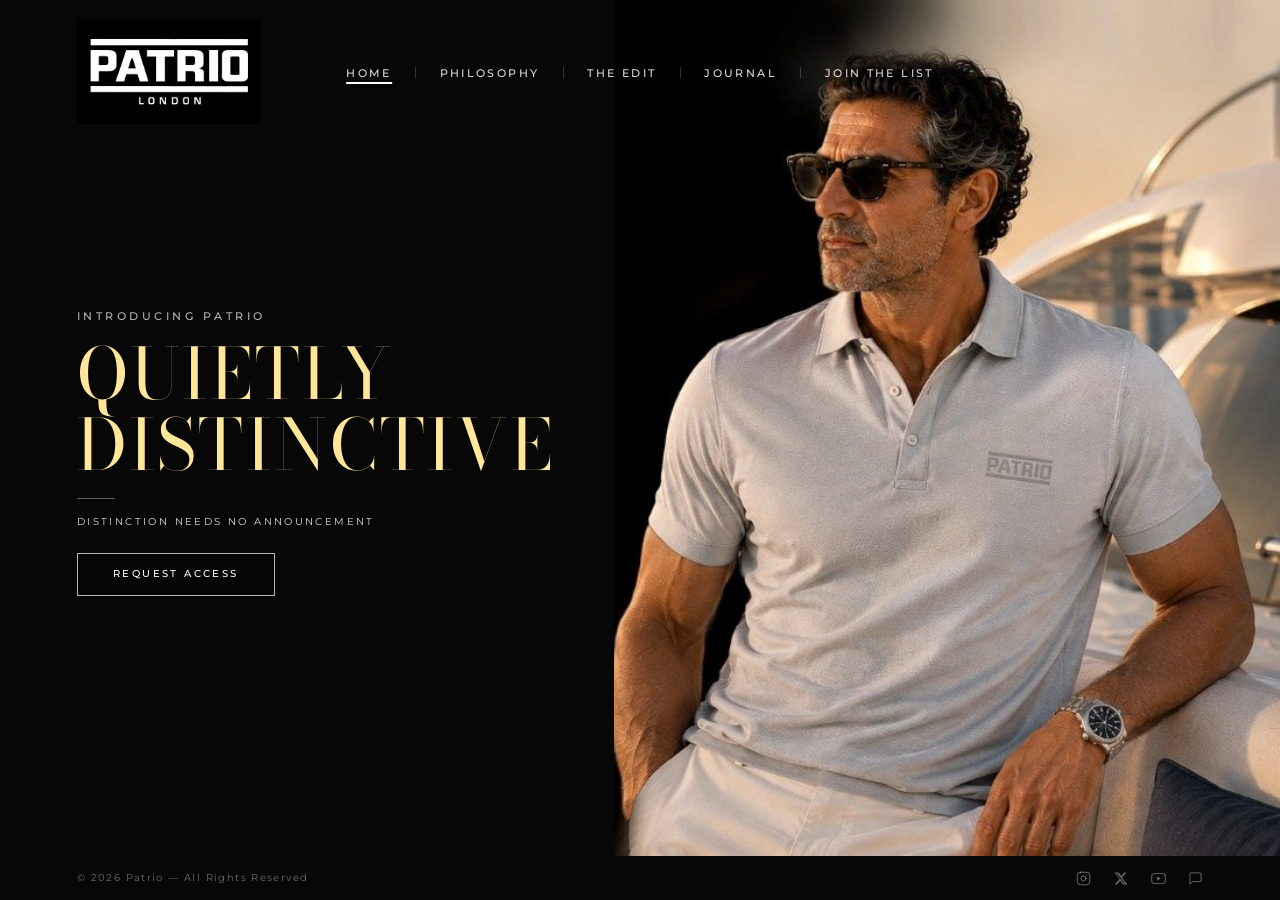
==== commit 3a251343: "Footer updated" ====
--- a/index.html
+++ b/index.html
@@ -92,10 +92,10 @@
             <polygon points="9.75 15.02 15.5 12 9.75 8.98 9.75 15.02" fill="currentColor" stroke="none"/>
           </svg>
         </a>
-        <!-- WhatsApp -->
-        <a href="#" class="footer-social-link" aria-label="WhatsApp">
+        <!-- Chat / Message -->
+        <a href="#" class="footer-social-link" aria-label="Message">
           <svg xmlns="http://www.w3.org/2000/svg" viewBox="0 0 24 24" fill="none" stroke="currentColor" stroke-width="1.5" stroke-linecap="round" stroke-linejoin="round" class="footer-icon">
-            <path d="M21 11.5a8.38 8.38 0 0 1-.9 3.8 8.5 8.5 0 0 1-7.6 4.7 8.38 8.38 0 0 1-3.8-.9L3 21l1.9-5.7a8.38 8.38 0 0 1-.9-3.8 8.5 8.5 0 0 1 4.7-7.6 8.38 8.38 0 0 1 3.8-.9h.5a8.48 8.48 0 0 1 8 8v.5z"/>
+            <path d="M21 15a2 2 0 0 1-2 2H7l-4 4V5a2 2 0 0 1 2-2h14a2 2 0 0 1 2 2z"/>
           </svg>
         </a>
       </div>
--- a/assets/css/style.css
+++ b/assets/css/style.css
@@ -49,6 +49,8 @@
   height: 100%;
   margin: 0;
   padding: 0;
+  display: flex;
+  flex-direction: column;
 }
 
 /* ==========================================================================
@@ -57,7 +59,7 @@
 .hero {
   position: relative;
   width: 100%;
-  height: 100%;          /* fills body which is 100% of html which is 100% of viewport */
+  flex: 1;               /* fills available space above footer */
   display: flex;
   flex-direction: column;
   background-color: #070707;
@@ -266,13 +268,14 @@
 
 /* ==========================================================================
    BOTTOM STRIP / FOOTER — single canonical bar, shared across all pages
+   Minimal, seamless, natural document flow. No top border.
    ========================================================================== */
 .footer {
   position: relative;
   z-index: 10;
   width: 100%;
-  background-color: #050505;
-  border-top: 1px solid rgba(255, 255, 255, 0.08);
+  background-color: #070707;
+  border-top: none;
   flex-shrink: 0;
 }
 
@@ -282,7 +285,6 @@
   justify-content: space-between;
   padding: 0.9rem 6%;
   width: 100%;
-  max-width: 1500px;
   margin: 0 auto;
 }
 
@@ -295,6 +297,7 @@
   color: rgba(255, 255, 255, 0.4);
   text-transform: none;
   margin: 0;
+  line-height: 1;
 }
 
 /* Social icons — right side */
